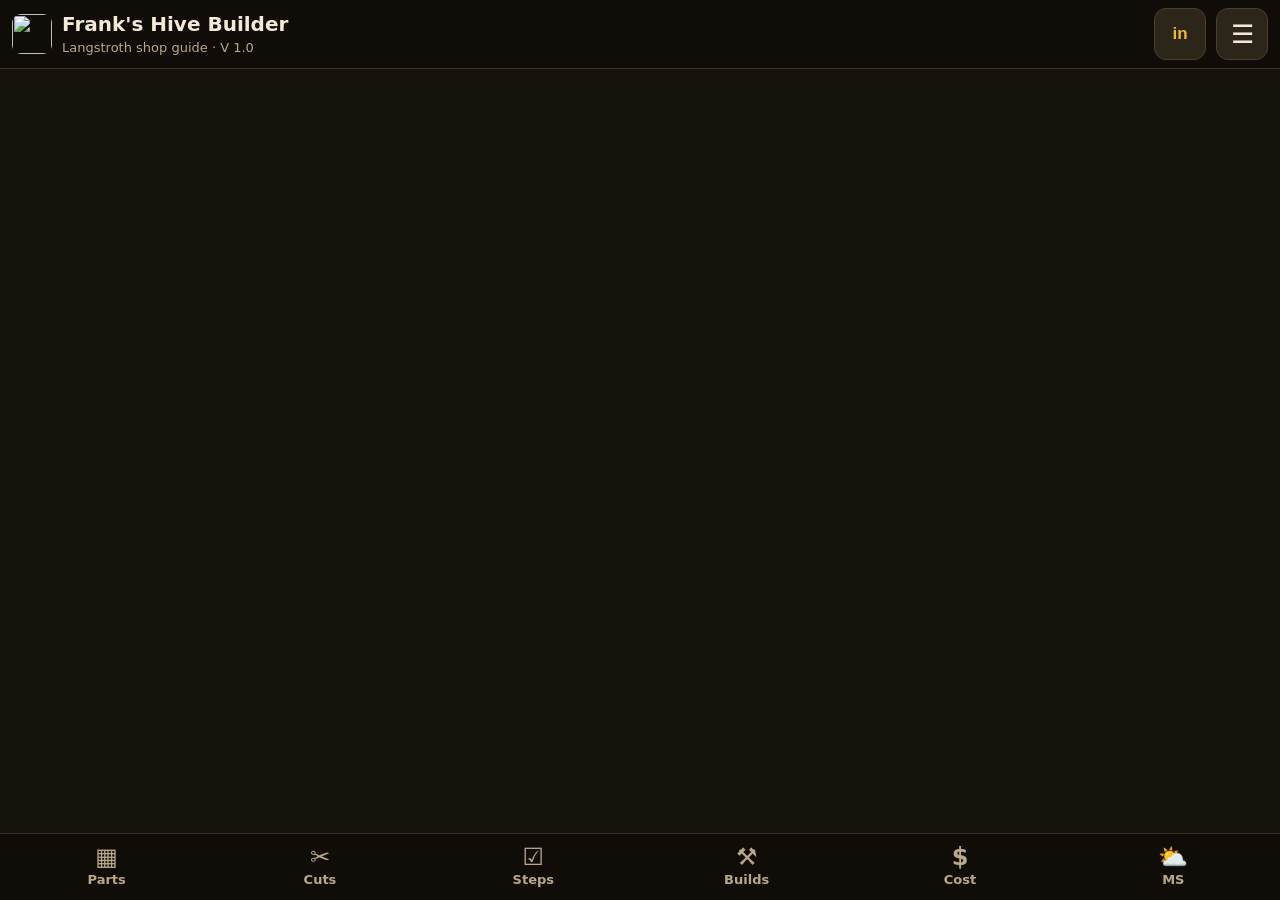
==== index.html @ 29f7f381 "V 1.0: app shell, styles, manifest, service worker" ====
<!DOCTYPE html>
<html lang="en">
<head>
  <meta charset="UTF-8">
  <meta name="viewport" content="width=device-width, initial-scale=1, viewport-fit=cover">
  <title>Frank's Hive Builder</title>
  <meta name="description" content="Langstroth beehive box builder: dimensioned diagrams, cut lists, board layouts, step-by-step shop guides, build tracker, costs and north Mississippi care tips.">
  <meta name="theme-color" content="#16130d">
  <meta name="apple-mobile-web-app-capable" content="yes">
  <meta name="mobile-web-app-capable" content="yes">
  <meta name="apple-mobile-web-app-title" content="Hive Builder">
  <meta name="apple-mobile-web-app-status-bar-style" content="black-translucent">
  <link rel="manifest" href="manifest.webmanifest">
  <link rel="icon" type="image/svg+xml" href="icons/icon.svg">
  <link rel="apple-touch-icon" href="icons/apple-touch-icon.png">
  <link rel="stylesheet" href="css/app.css">
</head>
<body>
  <header class="header">
    <img class="logo" src="icons/icon.svg" alt="" width="40" height="40">
    <div class="grow">
      <h1>Frank's Hive Builder</h1>
      <p class="sub">Langstroth shop guide · <span id="ver">V 1.0</span></p>
    </div>
    <button type="button" class="icon-btn u" id="uBtn" aria-label="Toggle units">in</button>
    <button type="button" class="icon-btn" id="btnMenu" aria-label="Menu">☰</button>
  </header>
  <div id="menu" class="menu hidden" role="menu">
    <button type="button" data-action="check-update">Check for update</button>
    <button type="button" data-action="units">Units</button>
    <button type="button" data-action="specs">Specs &amp; corrections</button>
    <button type="button" data-action="region">North MS care</button>
    <button type="button" data-action="export">Export builds (JSON)</button>
    <button type="button" data-action="about">About · V 1.0</button>
  </div>
  <main id="main" class="main"></main>
  <nav class="tabs">
    <a href="#parts" data-t="parts"><i>▦</i>Parts</a>
    <a href="#cuts" data-t="cuts"><i>✂</i>Cuts</a>
    <a href="#steps" data-t="steps"><i>☑</i>Steps</a>
    <a href="#builds" data-t="builds"><i>⚒</i>Builds</a>
    <a href="#cost" data-t="cost"><i>$</i>Cost</a>
    <a href="#region" data-t="region"><i>⛅</i>MS</a>
  </nav>
  <div id="toast" class="toast"></div>
  <script>window.HB_VERSION = 'V 1.0';</script>
  <script src="js/dims.js"></script>
  <script src="js/diagrams.js"></script>
  <script src="js/cutlist.js"></script>
  <script src="js/guide.js"></script>
  <script src="js/info.js"></script>
  <script src="js/db.js"></script>
  <script src="js/ui.js"></script>
  <script src="js/pages.js"></script>
  <script src="js/app.js"></script>
</body>
</html>
---- css/app.css ----
:root{--bg:#16130d;--card:#221d14;--card2:#2c2519;--tx:#f4ead7;--mut:#b8a888;--acc:#f2b632;--acc2:#6fd0ff;--ok:#5fcf7a;--bad:#ff6b5b;--r:14px}
*{box-sizing:border-box}html,body{margin:0;background:var(--bg);color:var(--tx);font:18px/1.45 system-ui,-apple-system,Segoe UI,Roboto,sans-serif;-webkit-text-size-adjust:100%}
a{color:var(--acc2)}h1{font-size:20px;margin:0}h2{font-size:24px;margin:.4em 0 .5em}h3{font-size:20px;margin:1.2em 0 .5em;color:var(--acc)}h4{margin:0 0 .3em}
.header{position:sticky;top:0;z-index:20;display:flex;align-items:center;gap:10px;padding:calc(8px + env(safe-area-inset-top)) 12px 8px;background:#100d08;border-bottom:1px solid #3a3122}
.logo{border-radius:9px}.grow{flex:1;min-width:0}.sub{margin:0;font-size:13px;color:var(--mut)}
.icon-btn{min-width:52px;height:52px;border-radius:12px;border:1px solid #4a3f2b;background:var(--card2);color:var(--tx);font-size:26px}.icon-btn.u{font-size:17px;font-weight:700;color:var(--acc)}
.menu{position:fixed;right:10px;top:calc(70px + env(safe-area-inset-top));z-index:30;background:#2a2318;border:1px solid #5a4a30;border-radius:var(--r);box-shadow:0 10px 30px #000a;min-width:270px;overflow:hidden}
.menu button{display:block;width:100%;text-align:left;padding:17px 18px;font-size:18px;background:none;border:0;border-bottom:1px solid #3e3424;color:var(--tx)}.menu button:active{background:#3a3022}
.hidden{display:none!important}
.main{padding-bottom:calc(90px + env(safe-area-inset-bottom));min-height:80vh}.pad{padding:10px 14px 24px;max-width:900px;margin:0 auto}
.tabs{position:fixed;bottom:0;left:0;right:0;z-index:20;display:flex;background:#100d08;border-top:1px solid #3a3122;padding-bottom:env(safe-area-inset-bottom)}
.tabs a{flex:1;display:flex;flex-direction:column;align-items:center;justify-content:center;min-height:66px;text-decoration:none;color:var(--mut);font-size:13px;font-weight:600}.tabs a i{font-style:normal;font-size:24px;line-height:1.1}
.tabs a.on{color:var(--acc);background:#211b11}
.grid{display:grid;grid-template-columns:repeat(2,1fr);gap:10px}.tile{display:flex;flex-direction:column;justify-content:center;gap:4px;min-height:96px;padding:12px;border-radius:var(--r);background:var(--card);border:1px solid #3d3322;color:var(--tx);text-decoration:none;font-weight:650;font-size:17px}.tile .ti{font-size:30px;color:var(--acc)}.tile:active{background:var(--card2)}
.optbar{display:flex;flex-direction:column;gap:2px;margin:6px 0 12px}.seg{display:flex;width:100%;border:1px solid #574a32;border-radius:12px;overflow:hidden;margin:4px 0;flex-wrap:wrap}
.seg button{flex:1;min-height:52px;min-width:84px;padding:6px 10px;font-size:16px;font-weight:650;border:0;background:var(--card);color:var(--mut);border-right:1px solid #3d3322}.seg button:last-child{border-right:0}.seg button.on{background:var(--acc);color:#1a1408}
.fig{margin:12px 0 16px;padding:0}.fig figcaption{font-weight:700;font-size:17px;margin-bottom:6px}
.zoom{position:relative;overflow:hidden;background:#0d0b07;border:1px solid #3a3122;border-radius:var(--r);touch-action:pan-y}.zoom svg{display:block;width:100%;height:auto;max-height:72vh;transform-origin:0 0}.lay .zoom svg{max-height:none}
.zoom.zoomed{outline:2px solid var(--acc2)}.zb{position:absolute;right:6px;bottom:6px;display:flex;gap:6px}.zb button{width:48px;height:48px;border-radius:10px;border:1px solid #555;background:#000b;color:#fff;font-size:22px}
svg text{font-family:system-ui,sans-serif;paint-order:stroke;stroke:#000;stroke-linejoin:round}svg .dl{fill:#fff;font-weight:700}svg .nt{fill:#ffd88a;font-weight:600}svg .lb{fill:#120d05;stroke:none;font-weight:800}
.meta{color:var(--mut);font-size:15px}.back{display:inline-block;padding:10px 0;font-size:17px;text-decoration:none}
.tbl{width:100%;border-collapse:collapse;font-size:16px;background:var(--card);border-radius:var(--r);overflow:hidden}.tbl th,.tbl td{padding:10px 8px;border-bottom:1px solid #3a3122;text-align:left;vertical-align:top}.tbl th{background:var(--card2);color:var(--acc);font-size:14px}
.tbl .q{text-align:center;font-weight:800;font-size:18px}.tbl .d{white-space:nowrap;font-weight:700}.op{color:var(--mut);font-size:14px;margin-top:3px}.tbl tr.tot td{font-weight:800;color:var(--acc);font-size:18px}
.btn{display:inline-flex;align-items:center;justify-content:center;min-height:56px;padding:10px 18px;border-radius:var(--r);background:var(--acc);color:#1a1408;font-weight:800;font-size:18px;text-decoration:none;border:0;text-align:center}
.btn.alt{background:var(--card2);color:var(--tx);border:1px solid #574a32}.btn.danger{background:#5a1d16;color:#ffd6d0}.btn.big{width:100%;min-height:62px;font-size:19px;margin:8px 0}.btn.dis{opacity:.35;pointer-events:none}
.row2{display:grid;grid-template-columns:1fr 1fr;gap:10px;margin:12px 0}.row2 .btn{width:100%}
.form{display:flex;flex-direction:column;gap:8px}.fl{display:flex;flex-direction:column;gap:4px;font-weight:650;font-size:16px}.fl3{display:grid;grid-template-columns:repeat(3,1fr);gap:8px}.fl3 label{display:flex;flex-direction:column;font-weight:650;font-size:14px;gap:4px}
input,select,textarea{font:inherit;font-size:19px;color:var(--tx);background:#0f0c08;border:1px solid #574a32;border-radius:12px;padding:12px;min-height:54px;width:100%}textarea{min-height:110px}
.cks{display:flex;flex-wrap:wrap;gap:8px}.ck{display:flex;align-items:center;gap:8px;min-height:52px;padding:6px 12px;border-radius:12px;background:var(--card);border:1px solid #3d3322;font-size:16px;font-weight:600}.ck input{width:26px;height:26px;min-height:0;accent-color:var(--acc)}
.sum{display:grid;grid-template-columns:repeat(4,1fr);gap:8px;margin:16px 0}.sum .k{background:var(--card);border-radius:var(--r);padding:10px 6px;text-align:center}.sum b{display:block;font-size:24px;color:var(--acc)}.sum span{font-size:12px;color:var(--mut)}
.buy{font-size:16px}.warn{background:#4a2410;border-radius:12px;padding:10px;color:#ffcfa8}
.lay{margin:8px 0 12px}.lay-t{font-size:14px;color:var(--mut);margin-bottom:3px}.lay svg{width:100%;height:auto;display:block;background:#0d0b07;border-radius:8px}
.list{display:flex;flex-direction:column;gap:8px;margin-top:10px}.li{display:flex;justify-content:space-between;align-items:center;min-height:64px;padding:10px 14px;border-radius:var(--r);background:var(--card);border:1px solid #3d3322;color:var(--tx);text-decoration:none;font-weight:650}.li small{display:block;color:var(--mut);font-weight:500;font-size:13px}
.pill{background:#3a3122;border-radius:99px;padding:4px 12px;font-size:15px;font-weight:800}.pill.ok{background:var(--ok);color:#06200c}
.step .sh{display:flex;justify-content:space-between;color:var(--mut);font-size:15px;margin-top:6px}.prog{height:10px;background:#3a3122;border-radius:9px;overflow:hidden;margin:6px 0}.prog i{display:block;height:100%;background:var(--ok)}
.body{font-size:19px}.set{background:#10202a;border:1px solid #2a5670;border-radius:var(--r);padding:12px 14px;margin:12px 0}.set h4{color:var(--acc2)}.set ul{margin:0;padding-left:20px;font-size:18px;font-weight:650}
.safety{background:#3a1a12;border:1px solid #8a3a28;border-radius:var(--r);padding:12px 14px;margin:12px 0;color:#ffd2c4;font-size:17px}
.done{display:flex;align-items:center;justify-content:center;gap:14px;width:100%;min-height:84px;margin:14px 0;border-radius:18px;border:3px solid var(--ok);background:#13261a;color:var(--tx);font-size:24px;font-weight:800}
.done .box{width:46px;height:46px;border-radius:10px;border:3px solid var(--ok);display:flex;align-items:center;justify-content:center;font-size:32px}.done.on{background:var(--ok);color:#06200c}.done.on .box{background:#06200c;color:var(--ok)}
.tbl.chk td{vertical-align:middle;font-size:17px}.tick{width:62px;height:56px;border-radius:12px;border:2px solid #6a5a3a;background:#0f0c08;color:var(--ok);font-size:30px;font-weight:900}.tick.on{background:var(--ok);color:#06200c;border-color:var(--ok)}
.photos{display:grid;grid-template-columns:repeat(3,1fr);gap:8px}.ph{position:relative;aspect-ratio:1;border-radius:12px;overflow:hidden;background:var(--card)}.ph img{width:100%;height:100%;object-fit:cover}.ph button{position:absolute;top:4px;right:4px;width:40px;height:40px;border-radius:20px;border:0;background:#000a;color:#fff;font-size:18px}
.ph.add{display:flex;align-items:center;justify-content:center;text-align:center;border:2px dashed #6a5a3a;font-size:20px;font-weight:700;color:var(--mut)}
.card{background:var(--card);border:1px solid #3d3322;border-radius:var(--r);margin:10px 0;overflow:hidden}.card summary{padding:16px;font-weight:750;font-size:18px;cursor:pointer;min-height:56px}.card[open] summary{color:var(--acc)}.cb{padding:0 16px 14px}.cb li{margin:8px 0}
.src{display:block;font-size:13px;margin-top:3px}.src a{color:var(--acc2)}.fix li{margin:10px 0}
.prices{display:grid;grid-template-columns:1fr;gap:6px}
.toast{position:fixed;left:50%;bottom:96px;transform:translateX(-50%) translateY(30px);opacity:0;background:#000d;color:#fff;padding:12px 18px;border-radius:12px;transition:.25s;z-index:50;pointer-events:none;font-weight:700}.toast.show{opacity:1;transform:translateX(-50%)}
@media (min-width:700px){.grid{grid-template-columns:repeat(3,1fr)}.prices{grid-template-columns:1fr 1fr}}
.tbl .dims{font-weight:800;font-size:18px;color:#fff;margin-top:2px}.tbl b.code{display:inline-block;min-width:26px;text-align:center;background:var(--acc);color:#1a1408;border-radius:6px;padding:0 4px;margin-right:4px}.lay .zoom{padding-bottom:0}.lay .zb{display:none}.lay .zoom.zoomed .zb{display:flex}
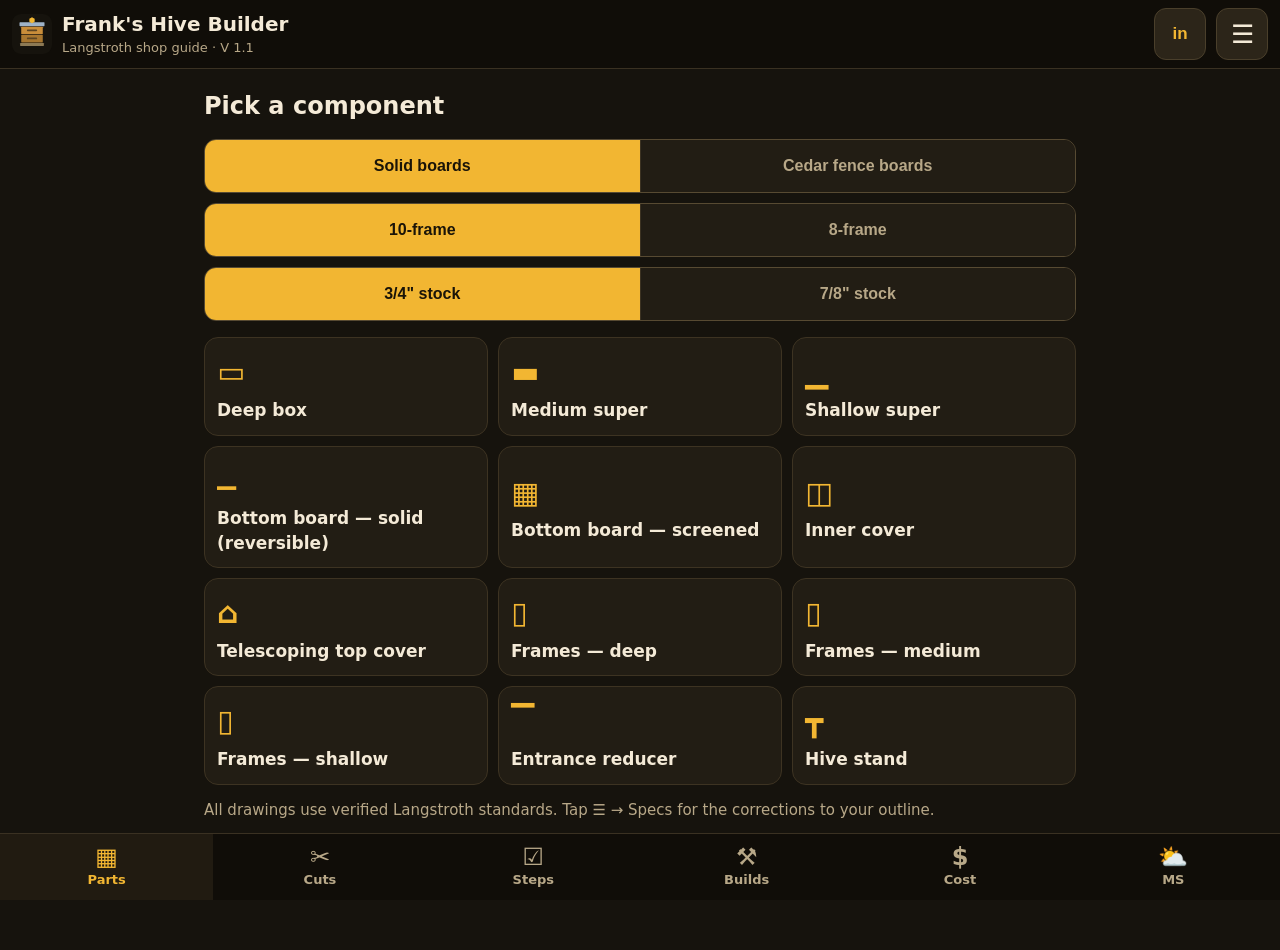
==== commit 9e331aa8: "V 1.1: fence-mode styles, load fence scripts, bump SW cache to hive-v1.1, README" ====
--- a/index.html
+++ b/index.html
@@ -4,7 +4,7 @@
   <meta charset="UTF-8">
   <meta name="viewport" content="width=device-width, initial-scale=1, viewport-fit=cover">
   <title>Frank's Hive Builder</title>
-  <meta name="description" content="Langstroth beehive box builder: dimensioned diagrams, cut lists, board layouts, step-by-step shop guides, build tracker, costs and north Mississippi care tips.">
+  <meta name="description" content="Langstroth beehive box builder: dimensioned diagrams, cut lists (solid or cedar fence boards), board layouts, step-by-step shop guides, build tracker, costs and north Mississippi care tips.">
   <meta name="theme-color" content="#16130d">
   <meta name="apple-mobile-web-app-capable" content="yes">
   <meta name="mobile-web-app-capable" content="yes">
@@ -20,7 +20,7 @@
     <img class="logo" src="icons/icon.svg" alt="" width="40" height="40">
     <div class="grow">
       <h1>Frank's Hive Builder</h1>
-      <p class="sub">Langstroth shop guide · <span id="ver">V 1.0</span></p>
+      <p class="sub">Langstroth shop guide · <span id="ver">V 1.1</span></p>
     </div>
     <button type="button" class="icon-btn u" id="uBtn" aria-label="Toggle units">in</button>
     <button type="button" class="icon-btn" id="btnMenu" aria-label="Menu">☰</button>
@@ -31,7 +31,7 @@
     <button type="button" data-action="specs">Specs &amp; corrections</button>
     <button type="button" data-action="region">North MS care</button>
     <button type="button" data-action="export">Export builds (JSON)</button>
-    <button type="button" data-action="about">About · V 1.0</button>
+    <button type="button" data-action="about">About · V 1.1</button>
   </div>
   <main id="main" class="main"></main>
   <nav class="tabs">
@@ -43,12 +43,14 @@
     <a href="#region" data-t="region"><i>⛅</i>MS</a>
   </nav>
   <div id="toast" class="toast"></div>
-  <script>window.HB_VERSION = 'V 1.0';</script>
+  <script>window.HB_VERSION = 'V 1.1';</script>
   <script src="js/dims.js"></script>
   <script src="js/diagrams.js"></script>
   <script src="js/cutlist.js"></script>
   <script src="js/guide.js"></script>
   <script src="js/info.js"></script>
+  <script src="js/fence.js"></script>
+  <script src="js/fence-guide.js"></script>
   <script src="js/db.js"></script>
   <script src="js/ui.js"></script>
   <script src="js/pages.js"></script>
--- a/css/app.css
+++ b/css/app.css
@@ -46,3 +46,6 @@
 .toast{position:fixed;left:50%;bottom:96px;transform:translateX(-50%) translateY(30px);opacity:0;background:#000d;color:#fff;padding:12px 18px;border-radius:12px;transition:.25s;z-index:50;pointer-events:none;font-weight:700}.toast.show{opacity:1;transform:translateX(-50%)}
 @media (min-width:700px){.grid{grid-template-columns:repeat(3,1fr)}.prices{grid-template-columns:1fr 1fr}}
 .tbl .dims{font-weight:800;font-size:18px;color:#fff;margin-top:2px}.tbl b.code{display:inline-block;min-width:26px;text-align:center;background:var(--acc);color:#1a1408;border-radius:6px;padding:0 4px;margin-right:4px}.lay .zoom{padding-bottom:0}.lay .zb{display:none}.lay .zoom.zoomed .zb{display:flex}
+.fw{background:#3a2410;border:1px solid #8a5a20;border-left:5px solid var(--acc);border-radius:10px;padding:8px 10px;margin:6px 0;color:#ffe2b8;font-size:15px;line-height:1.4}.fw b{color:var(--acc)}.fw.sol{background:#14261c;border-color:#2f6b45;border-left-color:var(--ok);color:#d4f5df}.fw.sol b{color:var(--ok)}
+.tag{display:inline-block;border-radius:6px;padding:1px 7px;font-size:12px;font-weight:800;vertical-align:middle}.tag.sol{background:var(--ok);color:#06200c}.tag.jn{background:#ff5b8a;color:#2a0612}.jop{color:#ffc2d4}
+.fw.mini{padding:5px 9px;font-size:14px}.fzb{background:#2a1520;border:1px solid #7a3550;border-radius:12px;padding:10px 12px;color:#ffd6e3;font-weight:700;font-size:16px;margin:8px 0}.fz{margin:4px 0}.fcard summary{color:#ffb3c9}.loc{color:var(--tx)}
